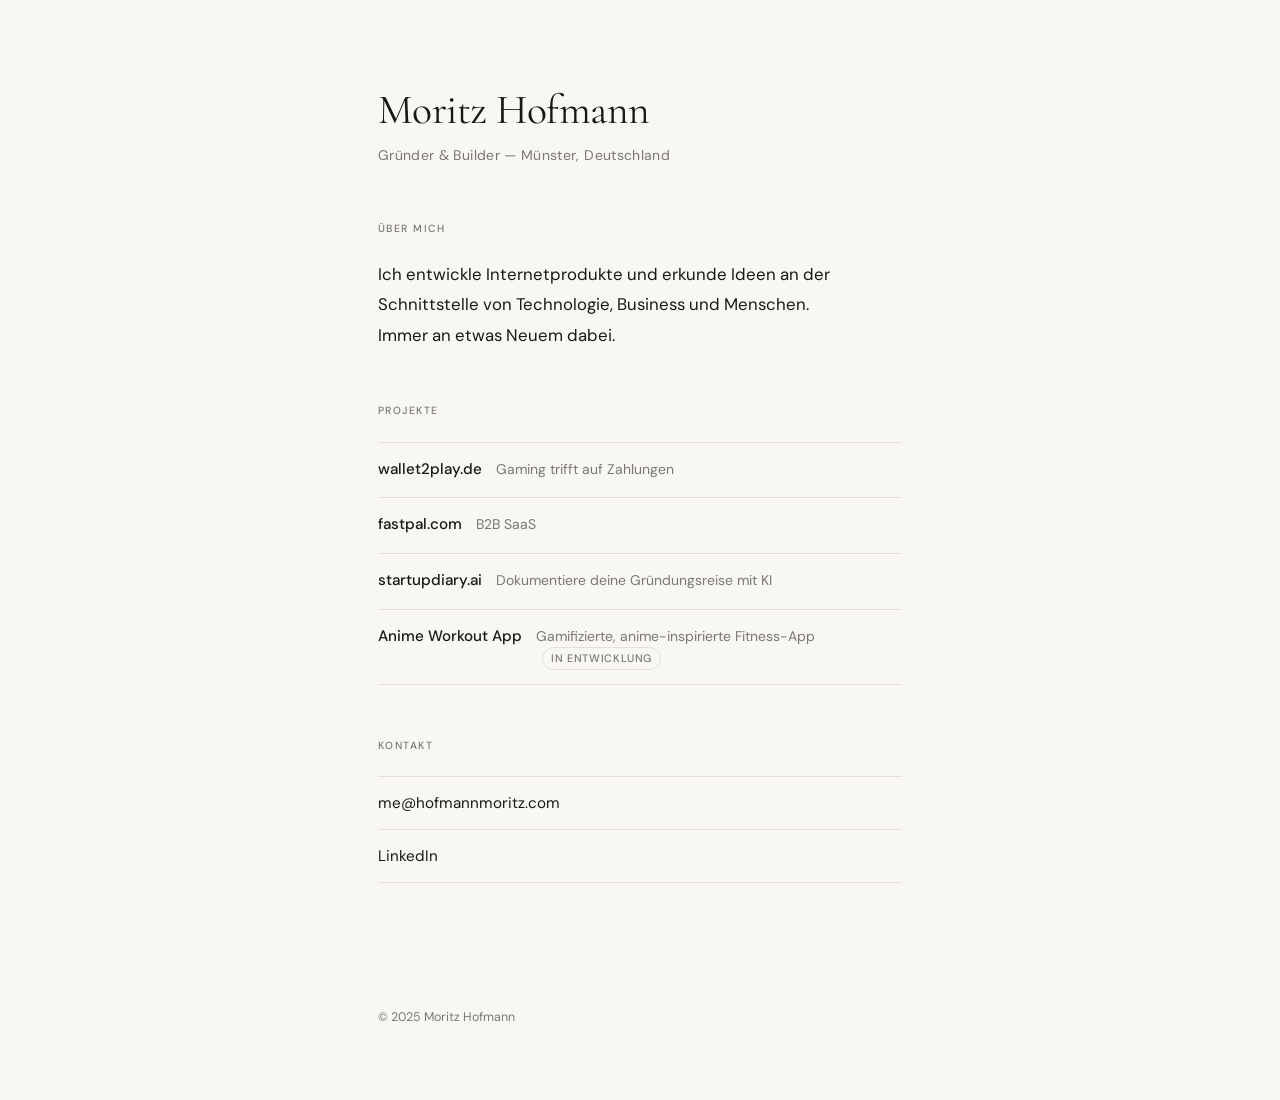
==== de/index.html @ 7b1b72fe "Add DE/ID language versions and GitHub Pages config Co-Authored-By: Claude Sonnet 4.6 <noreply@anthr" ====
<!DOCTYPE html>
<html lang="de">
<head>
  <meta charset="UTF-8" />
  <meta name="viewport" content="width=device-width, initial-scale=1.0" />
  <meta name="description" content="Moritz Hofmann — Gründer aus Münster, Deutschland." />
  <title>Moritz Hofmann</title>
  <link rel="preconnect" href="https://fonts.googleapis.com" />
  <link rel="preconnect" href="https://fonts.gstatic.com" crossorigin />
  <link href="https://fonts.googleapis.com/css2?family=Cormorant+Garamond:wght@400;500&family=DM+Sans:wght@300;400;500&display=swap" rel="stylesheet" />
  <link rel="stylesheet" href="../style.css" />
</head>
<body>
  <main>

    <header>
      <h1>Moritz Hofmann</h1>
      <p class="tagline">Gründer &amp; Builder &mdash; Münster, Deutschland</p>
    </header>

    <section class="about">
      <h2>Über mich</h2>
      <p>Ich entwickle Internetprodukte und erkunde Ideen an der Schnittstelle von Technologie, Business und Menschen. Immer an etwas Neuem dabei.</p>
    </section>

    <section class="projects">
      <h2>Projekte</h2>
      <ul>
        <li>
          <a class="project-link" href="https://www.wallet2play.de" target="_blank" rel="noopener">wallet2play.de</a>
          <span class="project-desc">Gaming trifft auf Zahlungen</span>
        </li>
        <li>
          <a class="project-link" href="https://www.fastpal.com" target="_blank" rel="noopener">fastpal.com</a>
          <span class="project-desc">B2B SaaS</span>
        </li>
        <li>
          <a class="project-link" href="https://www.startupdiary.ai" target="_blank" rel="noopener">startupdiary.ai</a>
          <span class="project-desc">Dokumentiere deine Gründungsreise mit KI</span>
        </li>
        <li>
          <span class="project-name">Anime Workout App</span>
          <span class="project-desc">Gamifizierte, anime-inspirierte Fitness-App <span class="wip">in Entwicklung</span></span>
        </li>
      </ul>
    </section>

    <section class="contact">
      <h2>Kontakt</h2>
      <ul>
        <li><a href="mailto:me@hofmannmoritz.com">me@hofmannmoritz.com</a></li>
        <li><a href="https://www.linkedin.com/in/moritzhofmann/" target="_blank" rel="noopener">LinkedIn</a></li>
      </ul>
    </section>

  </main>

  <footer>
    <p>&copy; 2025 Moritz Hofmann</p>
  </footer>
</body>
</html>
---- style.css ----
*, *::before, *::after {
  box-sizing: border-box;
  margin: 0;
  padding: 0;
}

:root {
  --bg: #F8F7F4;
  --text: #191815;
  --muted: #7A7870;
  --border: #E4E0D9;
  --accent: #3A3228;
}

html {
  font-size: 16px;
}

body {
  background-color: var(--bg);
  color: var(--text);
  font-family: 'DM Sans', 'Segoe UI', system-ui, sans-serif;
  font-weight: 400;
  line-height: 1.7;
  -webkit-font-smoothing: antialiased;
  -moz-osx-font-smoothing: grayscale;
}

/* ─── Layout ──────────────────────────────────────────────────── */

main {
  max-width: 580px;
  margin: 0 auto;
  padding: 88px 28px 72px;
}

footer {
  max-width: 580px;
  margin: 0 auto;
  padding: 0 28px 72px;
}

/* ─── Header ──────────────────────────────────────────────────── */

header {
  margin-bottom: 52px;
  animation: fadeUp 0.5s ease both;
}

h1 {
  font-family: 'Cormorant Garamond', 'Georgia', serif;
  font-weight: 400;
  font-size: 2.6rem;
  line-height: 1.1;
  letter-spacing: -0.015em;
  color: var(--text);
  margin-bottom: 10px;
}

.tagline {
  font-size: 0.875rem;
  color: var(--muted);
  letter-spacing: 0.025em;
  font-weight: 400;
}

/* ─── Sections ────────────────────────────────────────────────── */

section {
  margin-bottom: 52px;
  animation: fadeUp 0.5s ease both;
}

section:nth-child(2) { animation-delay: 0.08s; }
section:nth-child(3) { animation-delay: 0.16s; }
section:nth-child(4) { animation-delay: 0.24s; }

h2 {
  font-family: 'DM Sans', system-ui, sans-serif;
  font-size: 0.65rem;
  font-weight: 500;
  text-transform: uppercase;
  letter-spacing: 0.14em;
  color: var(--muted);
  margin-bottom: 22px;
}

/* ─── About ───────────────────────────────────────────────────── */

.about p {
  font-size: 1.05rem;
  line-height: 1.8;
  color: var(--text);
  max-width: 460px;
}

/* ─── Projects ────────────────────────────────────────────────── */

.projects ul {
  list-style: none;
}

.projects li {
  display: flex;
  align-items: baseline;
  gap: 14px;
  padding: 14px 0;
  border-bottom: 1px solid var(--border);
}

.projects li:first-child {
  border-top: 1px solid var(--border);
}

.project-link,
.project-name {
  font-size: 0.95rem;
  font-weight: 500;
  color: var(--text);
  text-decoration: none;
  white-space: nowrap;
  flex-shrink: 0;
}

.project-link {
  border-bottom: 1px solid transparent;
  transition: border-color 0.2s ease, color 0.2s ease;
}

.project-link:hover {
  border-bottom-color: var(--text);
}

.project-desc {
  font-size: 0.875rem;
  color: var(--muted);
  line-height: 1.5;
}

.wip {
  display: inline-block;
  font-size: 0.68rem;
  font-weight: 500;
  letter-spacing: 0.06em;
  text-transform: uppercase;
  color: var(--muted);
  border: 1px solid var(--border);
  padding: 2px 8px;
  border-radius: 20px;
  margin-left: 6px;
  vertical-align: middle;
  white-space: nowrap;
}

/* ─── Contact ─────────────────────────────────────────────────── */

.contact ul {
  list-style: none;
}

.contact li {
  padding: 12px 0;
  border-bottom: 1px solid var(--border);
}

.contact li:first-child {
  border-top: 1px solid var(--border);
}

.contact a {
  font-size: 0.95rem;
  color: var(--text);
  text-decoration: none;
  border-bottom: 1px solid transparent;
  transition: border-color 0.2s ease;
}

.contact a:hover {
  border-bottom-color: var(--text);
}

/* ─── Footer ──────────────────────────────────────────────────── */

footer p {
  font-size: 0.78rem;
  color: var(--muted);
  animation: fadeUp 0.5s 0.32s ease both;
}

/* ─── Animation ───────────────────────────────────────────────── */

@keyframes fadeUp {
  from {
    opacity: 0;
    transform: translateY(10px);
  }
  to {
    opacity: 1;
    transform: translateY(0);
  }
}

/* ─── Responsive ──────────────────────────────────────────────── */

@media (max-width: 480px) {
  h1 {
    font-size: 2.1rem;
  }

  main {
    padding: 64px 22px 52px;
  }

  footer {
    padding: 0 22px 52px;
  }

  .projects li {
    flex-direction: column;
    gap: 4px;
  }
}
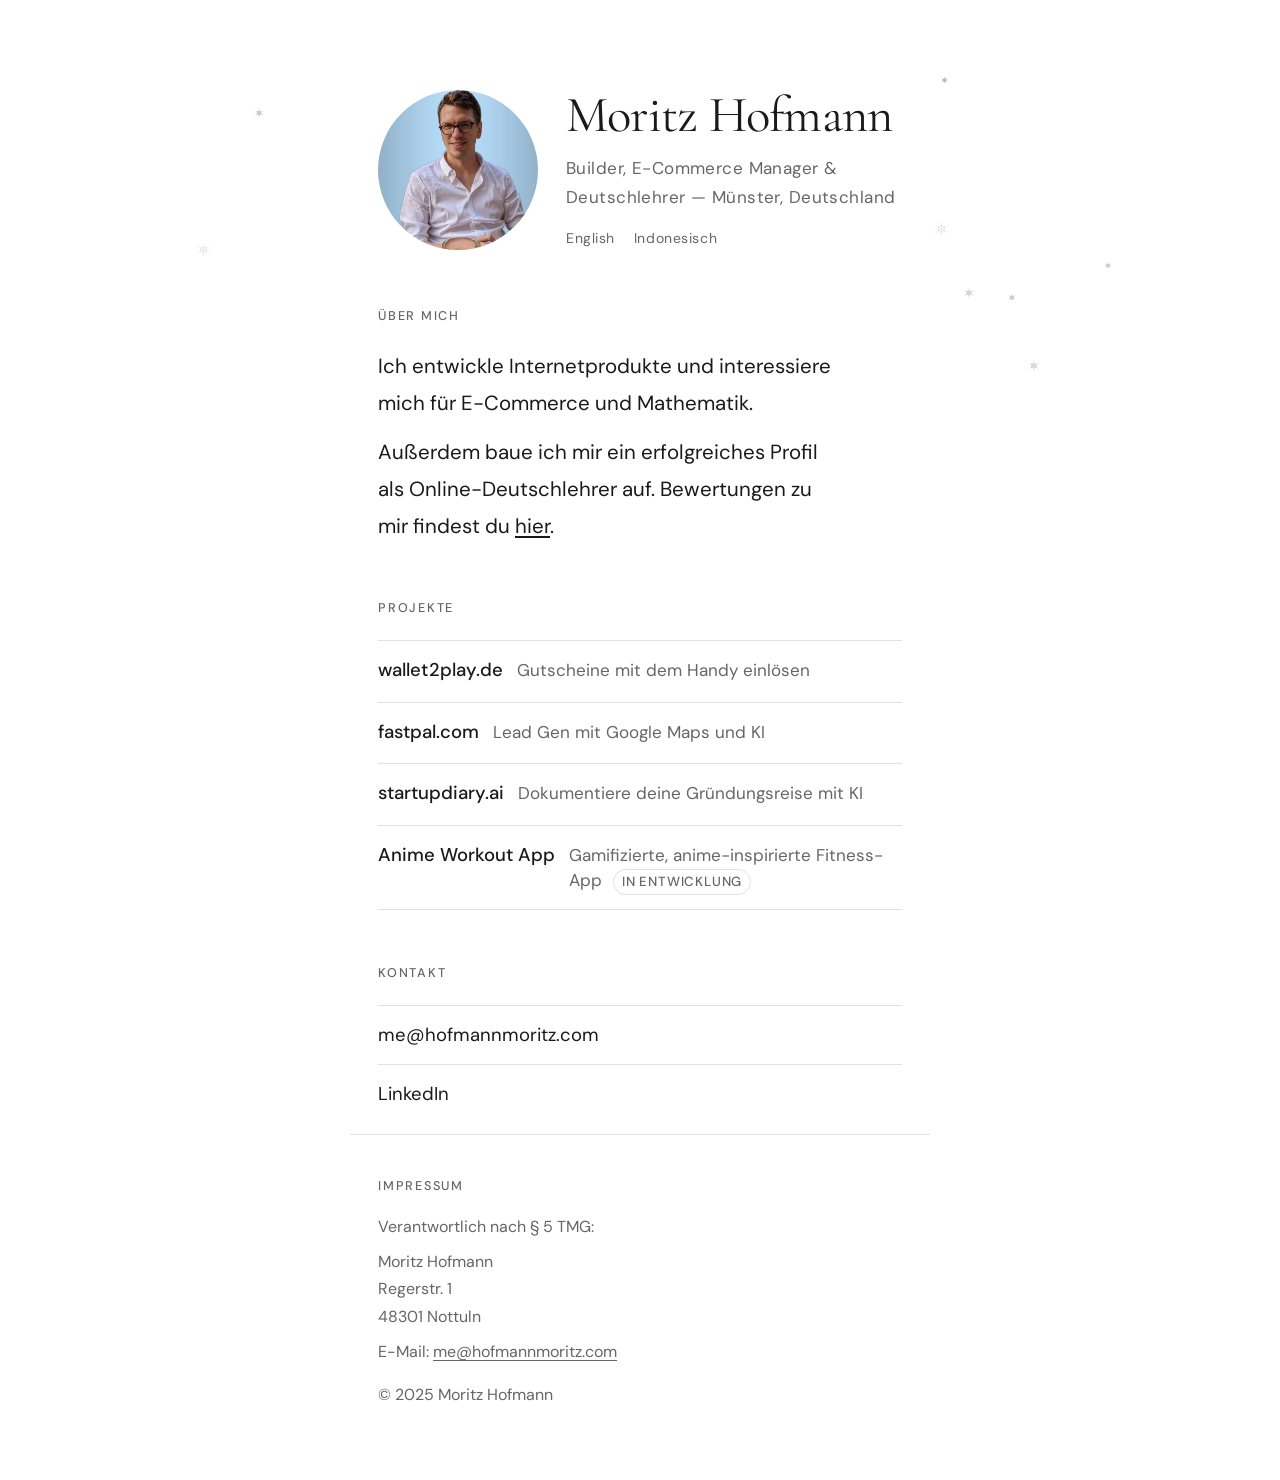
==== commit 980ffca4: "Add photo, particles, imprint, language switcher, and content updates Co-Authored-By: Claude Sonnet " ====
--- a/de/index.html
+++ b/de/index.html
@@ -14,13 +14,21 @@
   <main>
 
     <header>
-      <h1>Moritz Hofmann</h1>
-      <p class="tagline">Gründer &amp; Builder &mdash; Münster, Deutschland</p>
+      <img src="../assets/moritz.jpg" alt="Moritz Hofmann" class="profile-photo" />
+      <div class="header-text">
+        <h1>Moritz Hofmann</h1>
+        <p class="tagline">Builder, E-Commerce Manager &amp; Deutschlehrer &mdash; Münster, Deutschland</p>
+        <p class="lang-switch">
+          <a href="https://hofmannmoritz.com">English</a>
+          <a href="https://hofmannmoritz.id">Indonesisch</a>
+        </p>
+      </div>
     </header>
 
     <section class="about">
       <h2>Über mich</h2>
-      <p>Ich entwickle Internetprodukte und erkunde Ideen an der Schnittstelle von Technologie, Business und Menschen. Immer an etwas Neuem dabei.</p>
+      <p>Ich entwickle Internetprodukte und interessiere mich für E-Commerce und Mathematik.</p>
+      <p>Außerdem baue ich mir ein erfolgreiches Profil als Online-Deutschlehrer auf. Bewertungen zu mir findest du <a href="https://preply.com/en/tutor/7034404" target="_blank" rel="noopener">hier</a>.</p>
     </section>
 
     <section class="projects">
@@ -28,11 +36,11 @@
       <ul>
         <li>
           <a class="project-link" href="https://www.wallet2play.de" target="_blank" rel="noopener">wallet2play.de</a>
-          <span class="project-desc">Gaming trifft auf Zahlungen</span>
+          <span class="project-desc">Gutscheine mit dem Handy einlösen</span>
         </li>
         <li>
           <a class="project-link" href="https://www.fastpal.com" target="_blank" rel="noopener">fastpal.com</a>
-          <span class="project-desc">B2B SaaS</span>
+          <span class="project-desc">Lead Gen mit Google Maps und KI</span>
         </li>
         <li>
           <a class="project-link" href="https://www.startupdiary.ai" target="_blank" rel="noopener">startupdiary.ai</a>
@@ -48,15 +56,20 @@
     <section class="contact">
       <h2>Kontakt</h2>
       <ul>
-        <li><a href="mailto:me@hofmannmoritz.com">me@hofmannmoritz.com</a></li>
+        <li><a href="&#109;&#97;&#105;&#108;&#116;&#111;&#58;&#109;&#101;&#64;&#104;&#111;&#102;&#109;&#97;&#110;&#110;&#109;&#111;&#114;&#105;&#116;&#122;&#46;&#99;&#111;&#109;">&#109;&#101;&#64;&#104;&#111;&#102;&#109;&#97;&#110;&#110;&#109;&#111;&#114;&#105;&#116;&#122;&#46;&#99;&#111;&#109;</a></li>
         <li><a href="https://www.linkedin.com/in/moritzhofmann/" target="_blank" rel="noopener">LinkedIn</a></li>
       </ul>
     </section>
 
   </main>
 
-  <footer>
-    <p>&copy; 2025 Moritz Hofmann</p>
-  </footer>
+  <section class="imprint">
+    <h2>Impressum</h2>
+    <p>Verantwortlich nach § 5 TMG:</p>
+    <p>Moritz Hofmann<br />Regerstr. 1<br />48301 Nottuln</p>
+    <p>E-Mail: <a href="&#109;&#97;&#105;&#108;&#116;&#111;&#58;&#109;&#101;&#64;&#104;&#111;&#102;&#109;&#97;&#110;&#110;&#109;&#111;&#114;&#105;&#116;&#122;&#46;&#99;&#111;&#109;">&#109;&#101;&#64;&#104;&#111;&#102;&#109;&#97;&#110;&#110;&#109;&#111;&#114;&#105;&#116;&#122;&#46;&#99;&#111;&#109;</a></p>
+    <p class="copyright">&copy; 2025 Moritz Hofmann</p>
+  </section>
+  <script src="../particles.js"></script>
 </body>
 </html>
--- a/style.css
+++ b/style.css
@@ -5,15 +5,15 @@
 }
 
 :root {
-  --bg: #F8F7F4;
-  --text: #191815;
-  --muted: #7A7870;
-  --border: #E4E0D9;
-  --accent: #3A3228;
+  --bg: #ffffff;
+  --text: #1a1a1a;
+  --muted: #666666;
+  --border: #e0e0e0;
+  --accent: #1a1a1a;
 }
 
 html {
-  font-size: 16px;
+  font-size: 19.5px;
 }
 
 body {
@@ -26,25 +26,56 @@
   -moz-osx-font-smoothing: grayscale;
 }
 
+/* ─── Canvas ──────────────────────────────────────────────────── */
+
+#bg-canvas {
+  position: fixed;
+  top: 0;
+  left: 0;
+  width: 100%;
+  height: 100%;
+  pointer-events: none;
+  z-index: 0;
+}
+
 /* ─── Layout ──────────────────────────────────────────────────── */
 
 main {
   max-width: 580px;
   margin: 0 auto;
-  padding: 88px 28px 72px;
-}
-
-footer {
-  max-width: 580px;
-  margin: 0 auto;
-  padding: 0 28px 72px;
-}
+  padding: 88px 28px 6px;
+  position: relative;
+  z-index: 1;
+}
+
+header {
+  position: relative;
+  z-index: 1;
+}
+
 
 /* ─── Header ──────────────────────────────────────────────────── */
 
 header {
   margin-bottom: 52px;
   animation: fadeUp 0.5s ease both;
+  display: flex;
+  align-items: center;
+  gap: 28px;
+}
+
+.profile-photo {
+  width: 160px;
+  height: 160px;
+  border-radius: 50%;
+  object-fit: cover;
+  object-position: center top;
+  flex-shrink: 0;
+}
+
+.header-text {
+  display: flex;
+  flex-direction: column;
 }
 
 h1 {
@@ -92,6 +123,17 @@
   line-height: 1.8;
   color: var(--text);
   max-width: 460px;
+  margin-bottom: 12px;
+}
+
+.about p:last-child {
+  margin-bottom: 0;
+}
+
+.about a {
+  color: var(--text);
+  text-decoration: underline;
+  text-underline-offset: 3px;
 }
 
 /* ─── Projects ────────────────────────────────────────────────── */
@@ -154,6 +196,10 @@
 
 /* ─── Contact ─────────────────────────────────────────────────── */
 
+.contact {
+  margin-bottom: 6px;
+}
+
 .contact ul {
   list-style: none;
 }
@@ -167,6 +213,10 @@
   border-top: 1px solid var(--border);
 }
 
+.contact li:last-child {
+  border-bottom: none;
+}
+
 .contact a {
   font-size: 0.95rem;
   color: var(--text);
@@ -179,12 +229,65 @@
   border-bottom-color: var(--text);
 }
 
-/* ─── Footer ──────────────────────────────────────────────────── */
-
-footer p {
+/* ─── Imprint ─────────────────────────────────────────────────── */
+
+.imprint {
+  max-width: 580px;
+  margin: 0 auto;
+  padding: 0 28px 72px;
+  border-top: 1px solid var(--border);
+  position: relative;
+  z-index: 1;
+}
+
+.imprint h2 {
+  margin-bottom: 16px;
+  padding-top: 40px;
+}
+
+.imprint p {
+  font-size: 0.82rem;
+  color: var(--muted);
+  line-height: 1.7;
+  margin-bottom: 8px;
+}
+
+.imprint p:last-child {
+  margin-bottom: 0;
+}
+
+.imprint a {
+  color: var(--muted);
+  text-decoration: underline;
+  text-underline-offset: 3px;
+}
+
+/* ─── Lang switch ─────────────────────────────────────────────── */
+
+.lang-switch {
+  margin-top: 8px;
+}
+
+.lang-switch a {
+  font-size: 0.72rem;
+  color: var(--muted);
+  text-decoration: none;
+  letter-spacing: 0.04em;
+  border-bottom: 1px solid transparent;
+  transition: border-color 0.2s ease;
+  margin-right: 14px;
+}
+
+.lang-switch a:hover {
+  border-bottom-color: var(--muted);
+}
+
+/* ─── Copyright ───────────────────────────────────────────────── */
+
+.copyright {
+  margin-top: 16px;
   font-size: 0.78rem;
   color: var(--muted);
-  animation: fadeUp 0.5s 0.32s ease both;
 }
 
 /* ─── Animation ───────────────────────────────────────────────── */
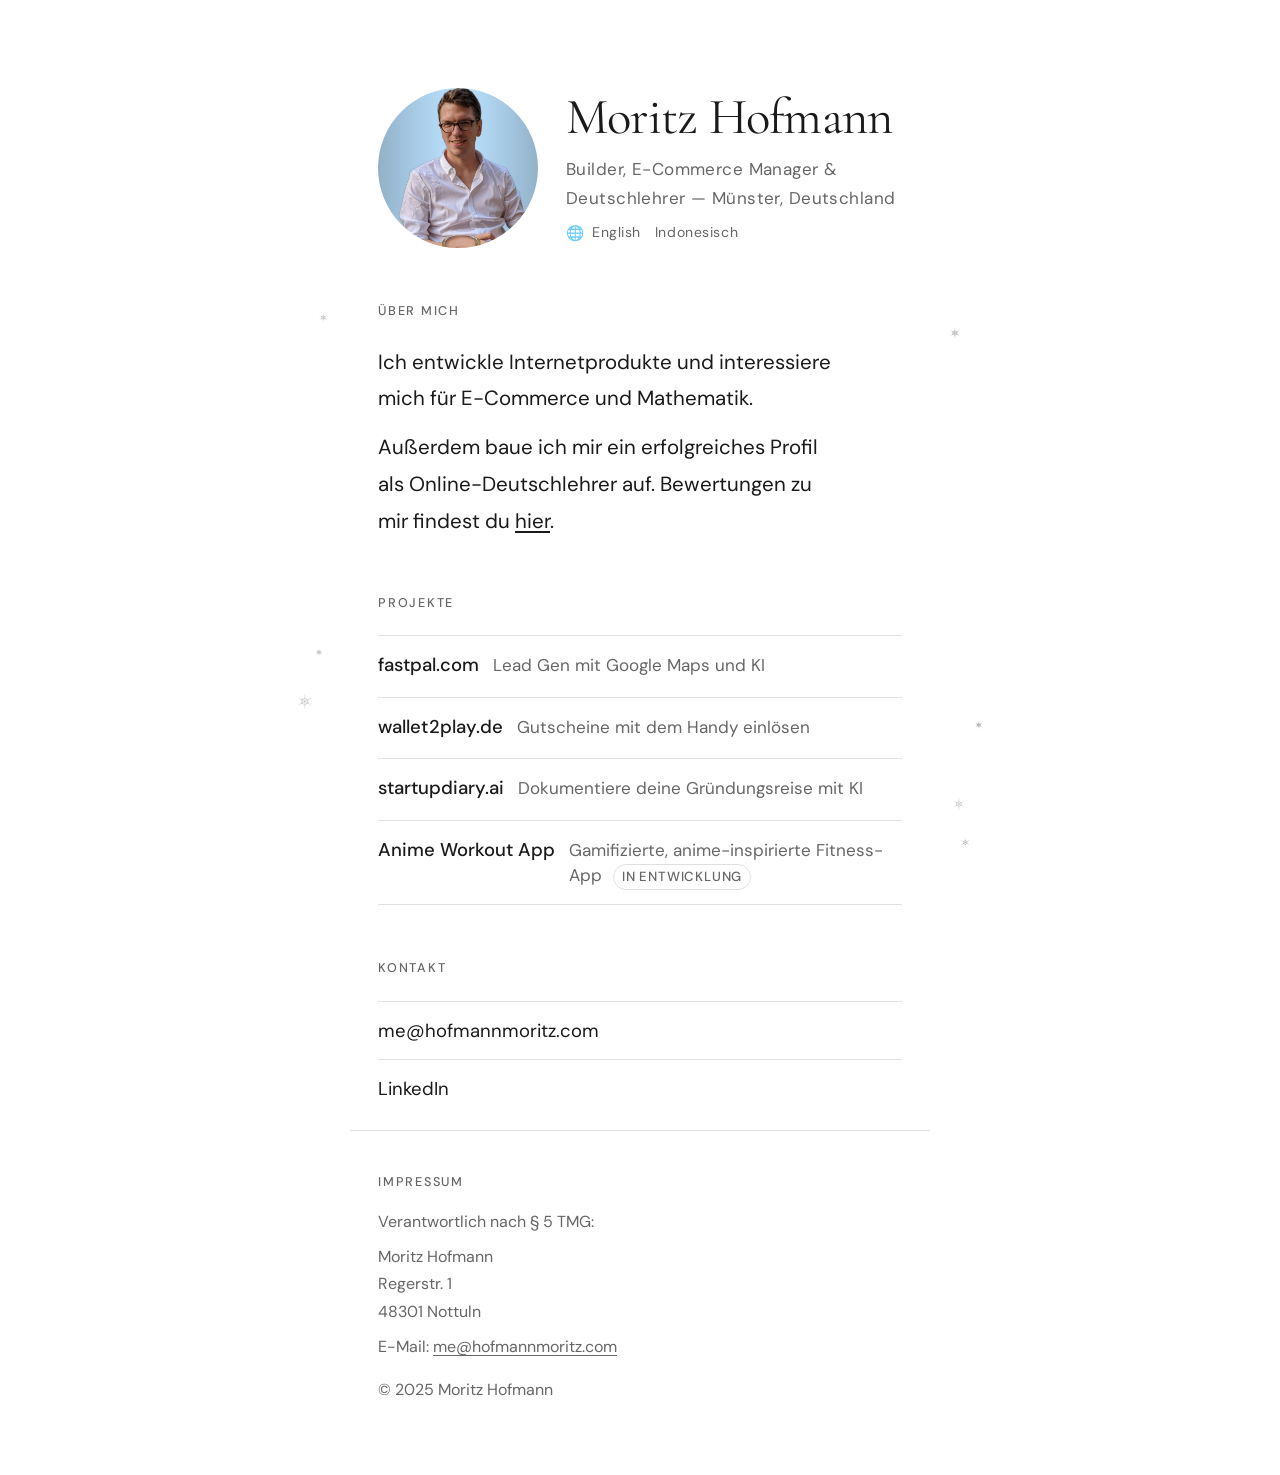
==== commit aee743be: "Swap fastpal.com and wallet2play.de order in projects" ====
--- a/de/index.html
+++ b/de/index.html
@@ -35,12 +35,12 @@
       <h2>Projekte</h2>
       <ul>
         <li>
+          <a class="project-link" href="https://www.fastpal.com" target="_blank" rel="noopener">fastpal.com</a>
+          <span class="project-desc">Lead Gen mit Google Maps und KI</span>
+        </li>
+        <li>
           <a class="project-link" href="https://www.wallet2play.de" target="_blank" rel="noopener">wallet2play.de</a>
           <span class="project-desc">Gutscheine mit dem Handy einlösen</span>
-        </li>
-        <li>
-          <a class="project-link" href="https://www.fastpal.com" target="_blank" rel="noopener">fastpal.com</a>
-          <span class="project-desc">Lead Gen mit Google Maps und KI</span>
         </li>
         <li>
           <a class="project-link" href="https://www.startupdiary.ai" target="_blank" rel="noopener">startupdiary.ai</a>
--- a/style.css
+++ b/style.css
@@ -266,6 +266,16 @@
 
 .lang-switch {
   margin-top: 8px;
+  display: flex;
+  align-items: center;
+  gap: 0;
+}
+
+.lang-switch::before {
+  content: '🌐';
+  font-size: 0.75rem;
+  margin-right: 8px;
+  opacity: 0.6;
 }
 
 .lang-switch a {
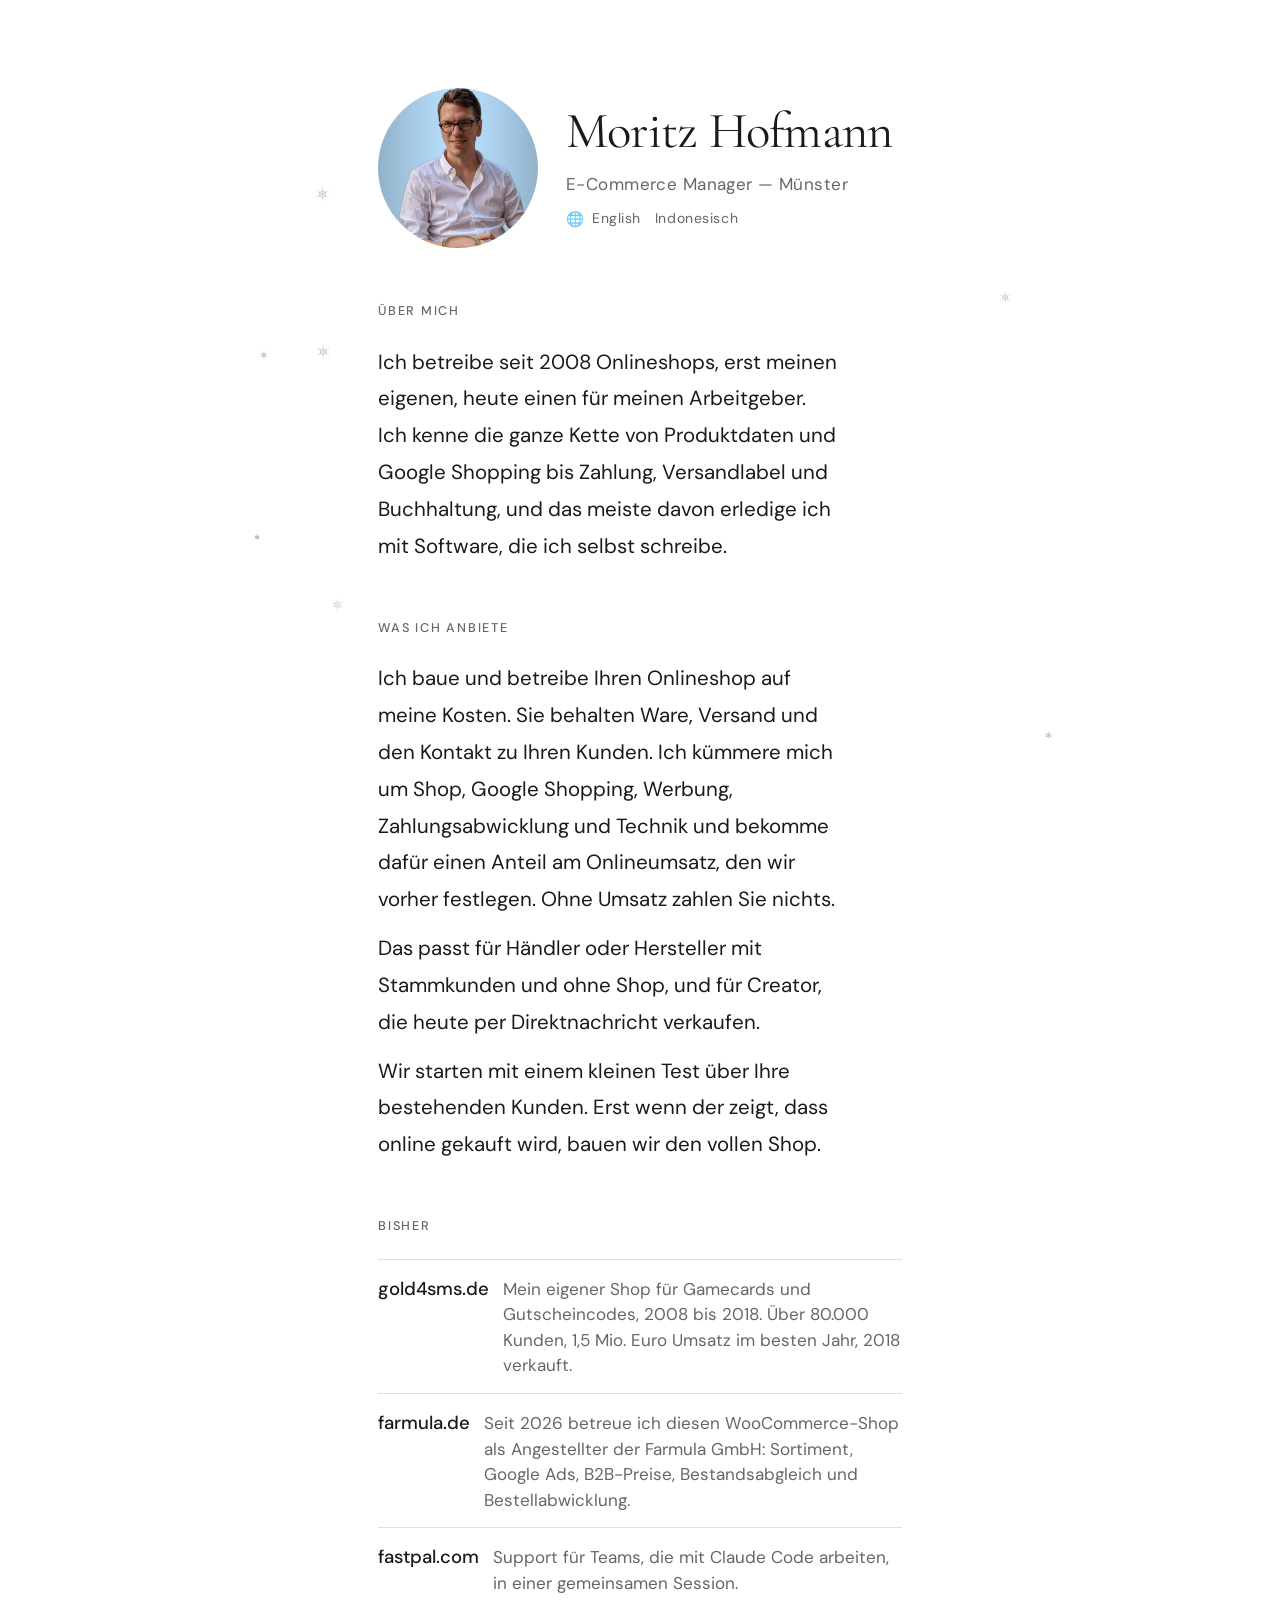
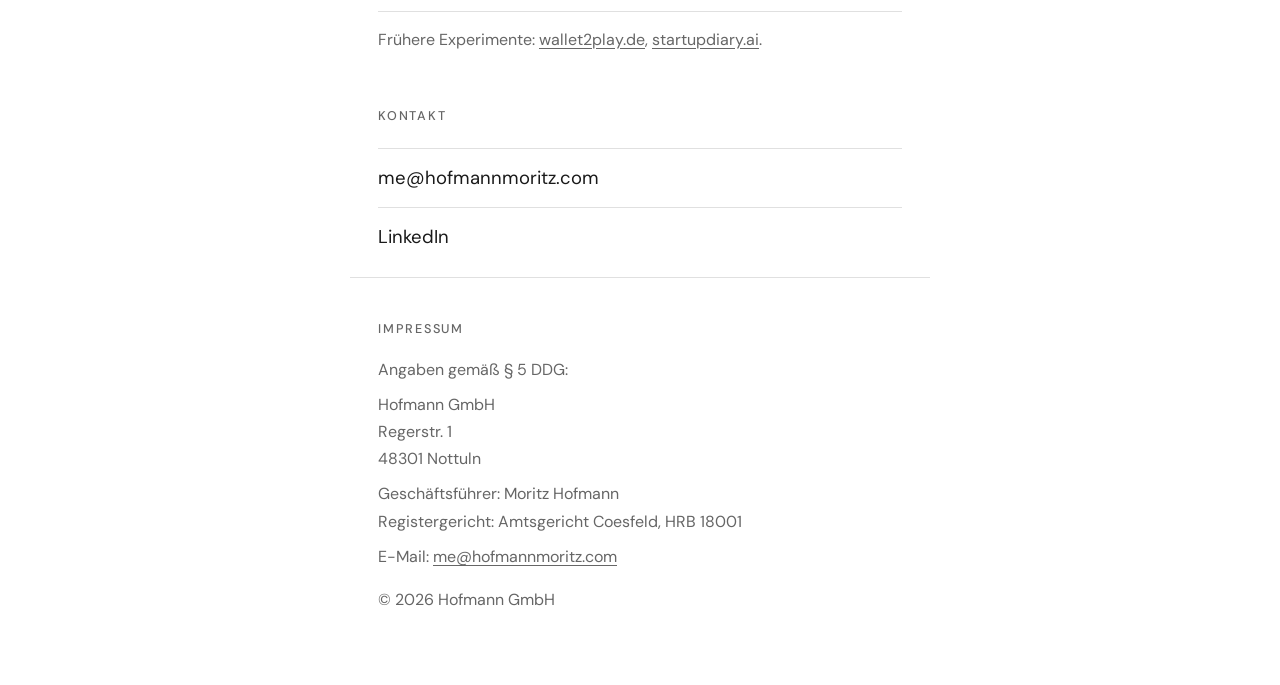
==== commit 66651258: "Refocus site on e-commerce management and the shop-partner offer EN and DE pages: new offer section," ====
--- a/de/index.html
+++ b/de/index.html
@@ -3,7 +3,7 @@
 <head>
   <meta charset="UTF-8" />
   <meta name="viewport" content="width=device-width, initial-scale=1.0" />
-  <meta name="description" content="Moritz Hofmann — Gründer aus Münster, Deutschland." />
+  <meta name="description" content="Moritz Hofmann, E-Commerce Manager aus Münster. Ich baue und betreibe Onlineshops für Händler, Hersteller und Creator, bezahlt über einen Anteil am Onlineumsatz." />
   <title>Moritz Hofmann</title>
   <link rel="preconnect" href="https://fonts.googleapis.com" />
   <link rel="preconnect" href="https://fonts.gstatic.com" crossorigin />
@@ -17,7 +17,7 @@
       <img src="../assets/moritz.jpg" alt="Moritz Hofmann" class="profile-photo" />
       <div class="header-text">
         <h1>Moritz Hofmann</h1>
-        <p class="tagline">Builder, E-Commerce Manager &amp; Deutschlehrer &mdash; Münster, Deutschland</p>
+        <p class="tagline">E-Commerce Manager &mdash; Münster</p>
         <p class="lang-switch">
           <a href="https://hofmannmoritz.com">English</a>
           <a href="https://hofmannmoritz.id">Indonesisch</a>
@@ -27,30 +27,33 @@
 
     <section class="about">
       <h2>Über mich</h2>
-      <p>Ich entwickle Internetprodukte und interessiere mich für E-Commerce und Mathematik.</p>
-      <p>Außerdem baue ich mir ein erfolgreiches Profil als Online-Deutschlehrer auf. Bewertungen zu mir findest du <a href="https://preply.com/en/tutor/7034404" target="_blank" rel="noopener">hier</a>.</p>
+      <p>Ich betreibe seit 2008 Onlineshops, erst meinen eigenen, heute einen für meinen Arbeitgeber. Ich kenne die ganze Kette von Produktdaten und Google Shopping bis Zahlung, Versandlabel und Buchhaltung, und das meiste davon erledige ich mit Software, die ich selbst schreibe.</p>
+    </section>
+
+    <section class="offer">
+      <h2>Was ich anbiete</h2>
+      <p>Ich baue und betreibe Ihren Onlineshop auf meine Kosten. Sie behalten Ware, Versand und den Kontakt zu Ihren Kunden. Ich kümmere mich um Shop, Google Shopping, Werbung, Zahlungsabwicklung und Technik und bekomme dafür einen Anteil am Onlineumsatz, den wir vorher festlegen. Ohne Umsatz zahlen Sie nichts.</p>
+      <p>Das passt für Händler oder Hersteller mit Stammkunden und ohne Shop, und für Creator, die heute per Direktnachricht verkaufen.</p>
+      <p>Wir starten mit einem kleinen Test über Ihre bestehenden Kunden. Erst wenn der zeigt, dass online gekauft wird, bauen wir den vollen Shop.</p>
     </section>
 
     <section class="projects">
-      <h2>Projekte</h2>
+      <h2>Bisher</h2>
       <ul>
         <li>
-          <a class="project-link" href="https://www.fastpal.com" target="_blank" rel="noopener">fastpal.com</a>
-          <span class="project-desc">Lead Gen mit Google Maps und KI</span>
+          <span class="project-name">gold4sms.de</span>
+          <span class="project-desc">Mein eigener Shop für Gamecards und Gutscheincodes, 2008 bis 2018. Über 80.000 Kunden, 1,5 Mio. Euro Umsatz im besten Jahr, 2018 verkauft.</span>
         </li>
         <li>
-          <a class="project-link" href="https://www.wallet2play.de" target="_blank" rel="noopener">wallet2play.de</a>
-          <span class="project-desc">Gutscheine mit dem Handy einlösen</span>
+          <a class="project-link" href="https://www.farmula.de" target="_blank" rel="noopener">farmula.de</a>
+          <span class="project-desc">Seit 2026 betreue ich diesen WooCommerce-Shop als Angestellter der Farmula GmbH: Sortiment, Google Ads, B2B-Preise, Bestandsabgleich und Bestellabwicklung.</span>
         </li>
         <li>
-          <a class="project-link" href="https://www.startupdiary.ai" target="_blank" rel="noopener">startupdiary.ai</a>
-          <span class="project-desc">Dokumentiere deine Gründungsreise mit KI</span>
-        </li>
-        <li>
-          <span class="project-name">Anime Workout App</span>
-          <span class="project-desc">Gamifizierte, anime-inspirierte Fitness-App <span class="wip">in Entwicklung</span></span>
+          <a class="project-link" href="https://www.fastpal.com" target="_blank" rel="noopener">fastpal.com</a>
+          <span class="project-desc">Support für Teams, die mit Claude Code arbeiten, in einer gemeinsamen Session.</span>
         </li>
       </ul>
+      <p class="project-note">Frühere Experimente: <a href="https://www.wallet2play.de" target="_blank" rel="noopener">wallet2play.de</a>, <a href="https://www.startupdiary.ai" target="_blank" rel="noopener">startupdiary.ai</a>.</p>
     </section>
 
     <section class="contact">
@@ -65,10 +68,11 @@
 
   <section class="imprint">
     <h2>Impressum</h2>
-    <p>Verantwortlich nach § 5 TMG:</p>
-    <p>Moritz Hofmann<br />Regerstr. 1<br />48301 Nottuln</p>
+    <p>Angaben gemäß § 5 DDG:</p>
+    <p>Hofmann GmbH<br />Regerstr. 1<br />48301 Nottuln</p>
+    <p>Geschäftsführer: Moritz Hofmann<br />Registergericht: Amtsgericht Coesfeld, HRB 18001</p>
     <p>E-Mail: <a href="&#109;&#97;&#105;&#108;&#116;&#111;&#58;&#109;&#101;&#64;&#104;&#111;&#102;&#109;&#97;&#110;&#110;&#109;&#111;&#114;&#105;&#116;&#122;&#46;&#99;&#111;&#109;">&#109;&#101;&#64;&#104;&#111;&#102;&#109;&#97;&#110;&#110;&#109;&#111;&#114;&#105;&#116;&#122;&#46;&#99;&#111;&#109;</a></p>
-    <p class="copyright">&copy; 2025 Moritz Hofmann</p>
+    <p class="copyright">&copy; 2026 Hofmann GmbH</p>
   </section>
   <script src="../particles.js"></script>
 </body>
--- a/style.css
+++ b/style.css
@@ -105,6 +105,7 @@
 section:nth-child(2) { animation-delay: 0.08s; }
 section:nth-child(3) { animation-delay: 0.16s; }
 section:nth-child(4) { animation-delay: 0.24s; }
+section:nth-child(5) { animation-delay: 0.32s; }
 
 h2 {
   font-family: 'DM Sans', system-ui, sans-serif;
@@ -132,6 +133,32 @@
 
 .about a {
   color: var(--text);
+  text-decoration: underline;
+  text-underline-offset: 3px;
+}
+
+/* ─── Offer ───────────────────────────────────────────────────── */
+
+.offer p {
+  font-size: 1.05rem;
+  line-height: 1.8;
+  color: var(--text);
+  max-width: 460px;
+  margin-bottom: 12px;
+}
+
+.offer p:last-child {
+  margin-bottom: 0;
+}
+
+.project-note {
+  margin-top: 14px;
+  font-size: 0.82rem;
+  color: var(--muted);
+}
+
+.project-note a {
+  color: var(--muted);
   text-decoration: underline;
   text-underline-offset: 3px;
 }
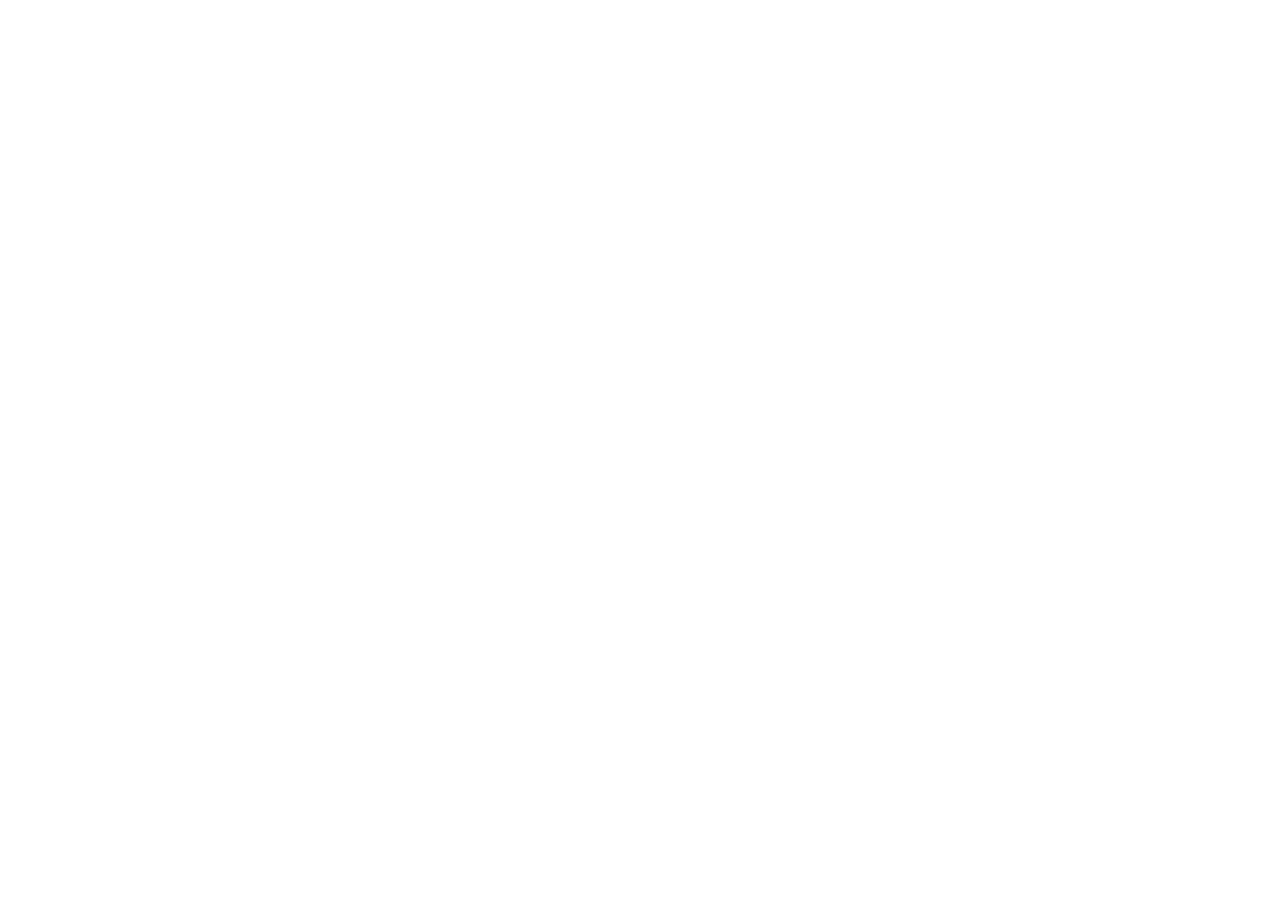
==== commit 0d36fb82: "German only: German page becomes the start page, /de and /id redirect hofmannmoritz.de and hofmannmo" ====
--- a/de/index.html
+++ b/de/index.html
@@ -1,79 +1 @@
-<!DOCTYPE html>
-<html lang="de">
-<head>
-  <meta charset="UTF-8" />
-  <meta name="viewport" content="width=device-width, initial-scale=1.0" />
-  <meta name="description" content="Moritz Hofmann, E-Commerce Manager aus Münster. Ich baue und betreibe Onlineshops für Händler, Hersteller und Creator, bezahlt über einen Anteil am Onlineumsatz." />
-  <title>Moritz Hofmann</title>
-  <link rel="preconnect" href="https://fonts.googleapis.com" />
-  <link rel="preconnect" href="https://fonts.gstatic.com" crossorigin />
-  <link href="https://fonts.googleapis.com/css2?family=Cormorant+Garamond:wght@400;500&family=DM+Sans:wght@300;400;500&display=swap" rel="stylesheet" />
-  <link rel="stylesheet" href="../style.css" />
-</head>
-<body>
-  <main>
-
-    <header>
-      <img src="../assets/moritz.jpg" alt="Moritz Hofmann" class="profile-photo" />
-      <div class="header-text">
-        <h1>Moritz Hofmann</h1>
-        <p class="tagline">E-Commerce Manager &mdash; Münster</p>
-        <p class="lang-switch">
-          <a href="https://hofmannmoritz.com">English</a>
-          <a href="https://hofmannmoritz.id">Indonesisch</a>
-        </p>
-      </div>
-    </header>
-
-    <section class="about">
-      <h2>Über mich</h2>
-      <p>Ich betreibe seit 2008 Onlineshops, erst meinen eigenen, heute einen für meinen Arbeitgeber. Ich kenne die ganze Kette von Produktdaten und Google Shopping bis Zahlung, Versandlabel und Buchhaltung, und das meiste davon erledige ich mit Software, die ich selbst schreibe.</p>
-    </section>
-
-    <section class="offer">
-      <h2>Was ich anbiete</h2>
-      <p>Ich baue und betreibe Ihren Onlineshop auf meine Kosten. Sie behalten Ware, Versand und den Kontakt zu Ihren Kunden. Ich kümmere mich um Shop, Google Shopping, Werbung, Zahlungsabwicklung und Technik und bekomme dafür einen Anteil am Onlineumsatz, den wir vorher festlegen. Ohne Umsatz zahlen Sie nichts.</p>
-      <p>Das passt für Händler oder Hersteller mit Stammkunden und ohne Shop, und für Creator, die heute per Direktnachricht verkaufen.</p>
-      <p>Wir starten mit einem kleinen Test über Ihre bestehenden Kunden. Erst wenn der zeigt, dass online gekauft wird, bauen wir den vollen Shop.</p>
-    </section>
-
-    <section class="projects">
-      <h2>Bisher</h2>
-      <ul>
-        <li>
-          <span class="project-name">gold4sms.de</span>
-          <span class="project-desc">Mein eigener Shop für Gamecards und Gutscheincodes, 2008 bis 2018. Über 80.000 Kunden, 1,5 Mio. Euro Umsatz im besten Jahr, 2018 verkauft.</span>
-        </li>
-        <li>
-          <a class="project-link" href="https://www.farmula.de" target="_blank" rel="noopener">farmula.de</a>
-          <span class="project-desc">Seit 2026 betreue ich diesen WooCommerce-Shop als Angestellter der Farmula GmbH: Sortiment, Google Ads, B2B-Preise, Bestandsabgleich und Bestellabwicklung.</span>
-        </li>
-        <li>
-          <a class="project-link" href="https://www.fastpal.com" target="_blank" rel="noopener">fastpal.com</a>
-          <span class="project-desc">Support für Teams, die mit Claude Code arbeiten, in einer gemeinsamen Session.</span>
-        </li>
-      </ul>
-      <p class="project-note">Frühere Experimente: <a href="https://www.wallet2play.de" target="_blank" rel="noopener">wallet2play.de</a>, <a href="https://www.startupdiary.ai" target="_blank" rel="noopener">startupdiary.ai</a>.</p>
-    </section>
-
-    <section class="contact">
-      <h2>Kontakt</h2>
-      <ul>
-        <li><a href="&#109;&#97;&#105;&#108;&#116;&#111;&#58;&#109;&#101;&#64;&#104;&#111;&#102;&#109;&#97;&#110;&#110;&#109;&#111;&#114;&#105;&#116;&#122;&#46;&#99;&#111;&#109;">&#109;&#101;&#64;&#104;&#111;&#102;&#109;&#97;&#110;&#110;&#109;&#111;&#114;&#105;&#116;&#122;&#46;&#99;&#111;&#109;</a></li>
-        <li><a href="https://www.linkedin.com/in/moritzhofmann/" target="_blank" rel="noopener">LinkedIn</a></li>
-      </ul>
-    </section>
-
-  </main>
-
-  <section class="imprint">
-    <h2>Impressum</h2>
-    <p>Angaben gemäß § 5 DDG:</p>
-    <p>Hofmann GmbH<br />Regerstr. 1<br />48301 Nottuln</p>
-    <p>Geschäftsführer: Moritz Hofmann<br />Registergericht: Amtsgericht Coesfeld, HRB 18001</p>
-    <p>E-Mail: <a href="&#109;&#97;&#105;&#108;&#116;&#111;&#58;&#109;&#101;&#64;&#104;&#111;&#102;&#109;&#97;&#110;&#110;&#109;&#111;&#114;&#105;&#116;&#122;&#46;&#99;&#111;&#109;">&#109;&#101;&#64;&#104;&#111;&#102;&#109;&#97;&#110;&#110;&#109;&#111;&#114;&#105;&#116;&#122;&#46;&#99;&#111;&#109;</a></p>
-    <p class="copyright">&copy; 2026 Hofmann GmbH</p>
-  </section>
-  <script src="../particles.js"></script>
-</body>
-</html>
+<!DOCTYPE html><html lang="de"><head><meta charset="UTF-8" /><meta http-equiv="refresh" content="0; url=https://hofmannmoritz.com/" /><link rel="canonical" href="https://hofmannmoritz.com/" /><title>Moritz Hofmann</title></head><body><a href="https://hofmannmoritz.com/">hofmannmoritz.com</a></body></html>
